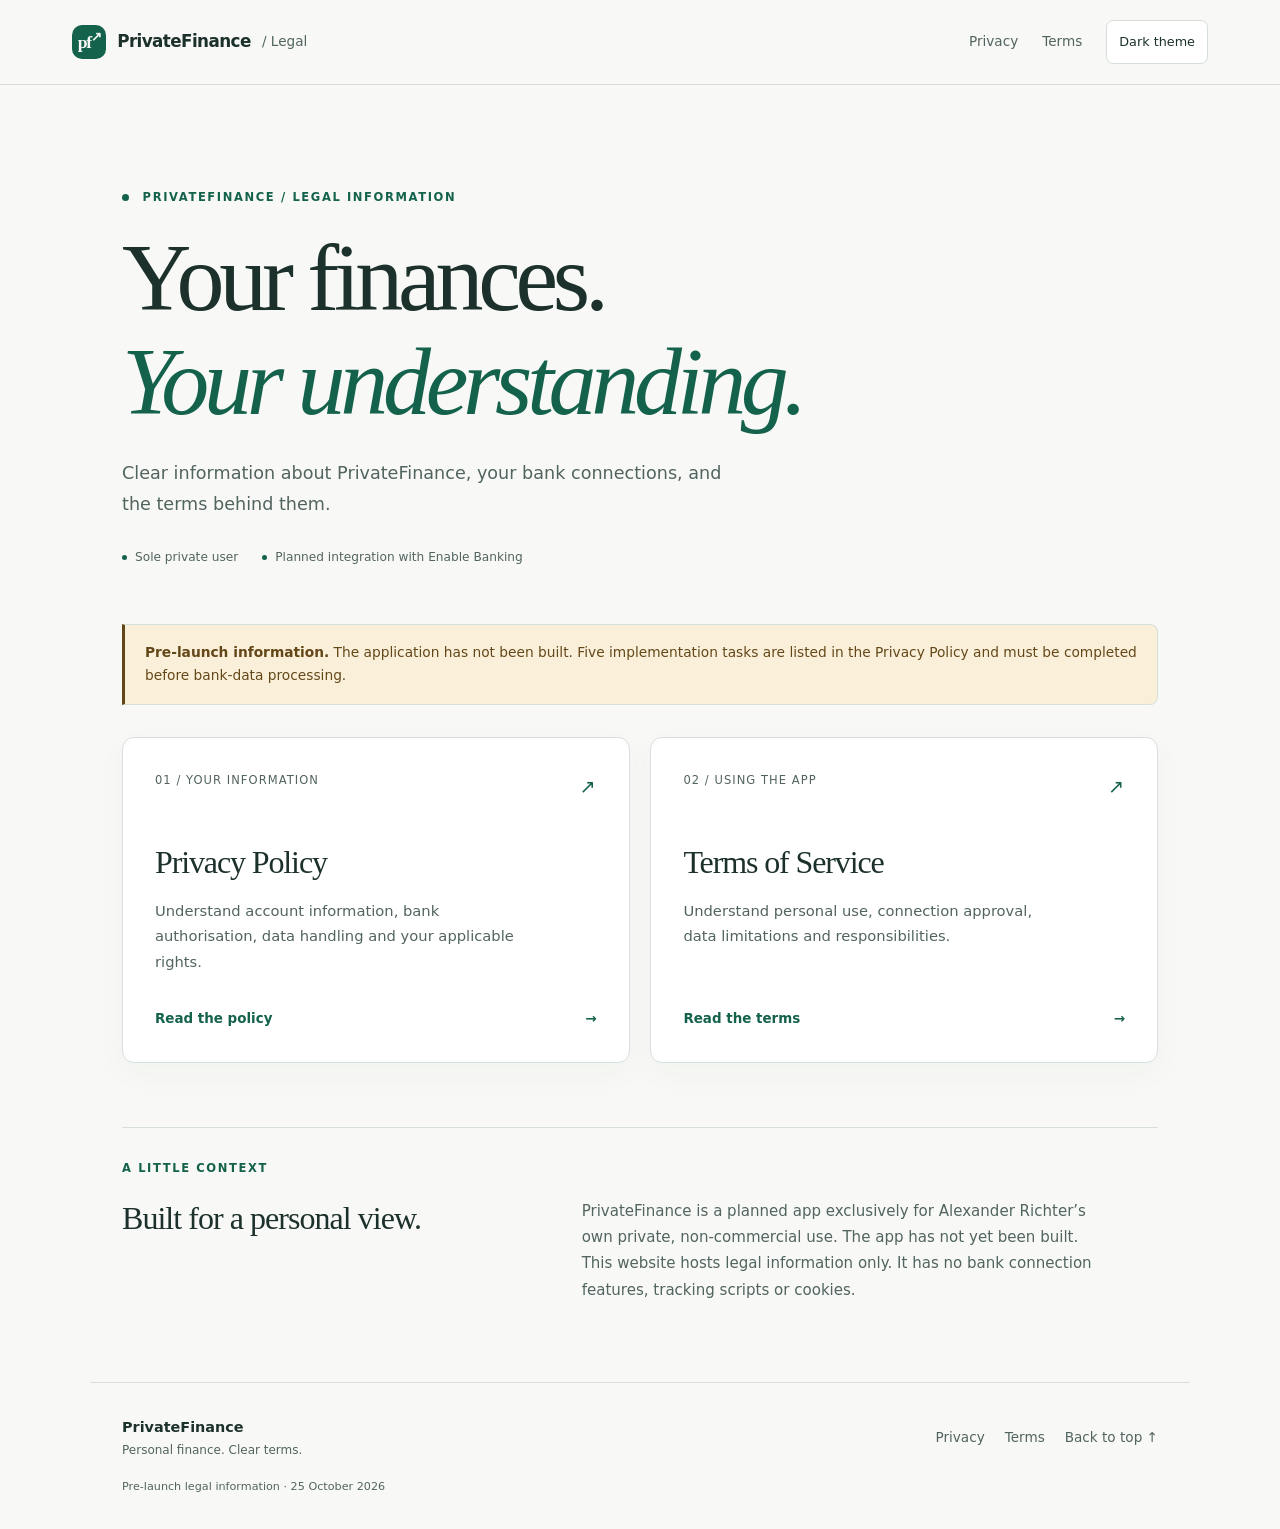
==== index.html @ ac0a0c04 "Publish approved PrivateFinance pre-launch legal website" ====
<!doctype html>
<html lang="en" data-status="approved-prelaunch">
<head>
  <meta charset="utf-8">
  <meta name="viewport" content="width=device-width, initial-scale=1">
  <meta name="description" content="Privacy Policy and Terms of Service for PrivateFinance, a personal finance application.">
  <meta name="color-scheme" content="light dark">
  <meta name="referrer" content="no-referrer">
  <meta http-equiv="Content-Security-Policy" content="default-src 'none'; style-src 'self'; script-src 'self'; img-src 'self'; connect-src 'none'; base-uri 'none'; form-action 'none'">
  <title>Legal information · PrivateFinance</title>
  <link rel="stylesheet" href="./assets/style.css">
  <script src="./assets/theme.js" defer></script>
</head>
<body>
<a class="skip" href="#main">Skip to content</a>
<header class="header"><div class="header-inner"><a class="brand" href="./"><span class="brand-icon" aria-hidden="true">pf<span>↗</span></span>PrivateFinance<span class="brand-caption"> / Legal</span></a><nav aria-label="Main navigation"><a href="./privacy/">Privacy</a><a href="./terms/">Terms</a><button id="theme" type="button" hidden aria-label="Switch to dark theme">Dark theme</button></nav></div></header>
<main id="main"><div class="home-hero" id="top"><p class="eyebrow"><span class="tiny-dot"></span> PrivateFinance / Legal information</p><h1>Your finances.<br><em>Your understanding.</em></h1><p class="lead">Clear information about PrivateFinance, your bank connections, and the terms behind them.</p><div class="hero-detail"><span>Sole private user</span><span>Planned integration with Enable Banking</span></div></div><div class="review-note" role="note"><strong>Pre-launch information.</strong> The application has not been built. Five implementation tasks are listed in the Privacy Policy and must be completed before bank-data processing.</div><div class="document-cards"><a class="document-card" href="privacy/"><span class="card-top">01 / Your information <span aria-hidden="true">↗</span></span><h2>Privacy Policy</h2><p>Understand account information, bank authorisation, data handling and your applicable rights.</p><span class="card-link">Read the policy <span aria-hidden="true">→</span></span></a><a class="document-card" href="terms/"><span class="card-top">02 / Using the app <span aria-hidden="true">↗</span></span><h2>Terms of Service</h2><p>Understand personal use, connection approval, data limitations and responsibilities.</p><span class="card-link">Read the terms <span aria-hidden="true">→</span></span></a></div><div class="scope-note"><p class="eyebrow">A little context</p><h2>Built for a personal view.</h2><p>PrivateFinance is a planned app exclusively for Alexander Richter’s own private, non-commercial use. The app has not yet been built. This website hosts legal information only. It has no bank connection features, tracking scripts or cookies.</p></div></main>
<footer><div><a class="footer-brand" href="./">PrivateFinance</a><span>Personal finance. Clear terms.</span></div><nav aria-label="Footer navigation"><a href="./privacy/">Privacy</a><a href="./terms/">Terms</a><a href="#top">Back to top ↑</a></nav><p>Pre-launch legal information · 25 October 2026</p></footer>
</body>
</html>
---- assets/style.css ----
:root{color-scheme:light dark;--bg:#f8f9f6;--surface:#fff;--text:#1c302c;--muted:#52645f;--line:#d6dfd9;--accent:#14624c;--soft:#eaf2ed;--notice:#faf0d9;--notice-text:#644719;--shadow:0 10px 30px #1c302c08;--serif:Georgia,'Times New Roman',serif;--sans:ui-sans-serif,system-ui,-apple-system,BlinkMacSystemFont,'Segoe UI',sans-serif}
@media(prefers-color-scheme:dark){:root:not([data-theme=light]){--bg:#101c19;--surface:#162722;--text:#edf2ec;--muted:#b0c1b7;--line:#364b41;--accent:#9bd9b7;--soft:#203b30;--notice:#302a1c;--notice-text:#ead5a4;--shadow:none}}
:root[data-theme=dark]{--bg:#101c19;--surface:#162722;--text:#edf2ec;--muted:#b0c1b7;--line:#364b41;--accent:#9bd9b7;--soft:#203b30;--notice:#302a1c;--notice-text:#ead5a4;--shadow:none;color-scheme:dark}
:root[data-theme=light]{color-scheme:light}
*{box-sizing:border-box}html{scroll-padding-top:2rem}body{margin:0;background:var(--bg);color:var(--text);font:1rem/1.75 var(--sans);-webkit-font-smoothing:antialiased}a{color:var(--accent);text-underline-offset:.2em}a:hover{text-decoration-thickness:2px}a,button{-webkit-tap-highlight-color:transparent}button{font:inherit}a:focus-visible,button:focus-visible{outline:3px solid var(--accent);outline-offset:5px;border-radius:3px}::selection{background:var(--accent);color:var(--bg)}[hidden]{display:none!important}.skip{position:absolute;top:0;left:1rem;transform:translateY(-150%);padding:.6rem 1rem;background:var(--surface);z-index:10}.skip:focus{transform:translateY(0)}.header{border-bottom:1px solid var(--line);background:var(--bg)}.header-inner{max-width:1200px;padding:1.25rem 2rem;margin:auto;display:flex;align-items:center;justify-content:space-between;gap:1rem}.brand{display:inline-flex;align-items:center;gap:.7rem;color:var(--text);text-decoration:none;font-size:1.05rem;font-weight:650;letter-spacing:-.035em;white-space:nowrap}.brand-icon{display:inline-flex;align-items:center;justify-content:center;width:34px;height:34px;background:var(--accent);color:var(--bg);border-radius:10px;font-family:var(--serif);font-size:1.1rem;letter-spacing:-.08em}.brand-icon span{font-size:.8rem;align-self:flex-start;margin-top:1px}.brand-caption{font-weight:400;color:var(--muted);font-size:.85rem;letter-spacing:0}.header nav,footer nav{display:flex;align-items:center;gap:1.5rem}.header nav a,footer nav a{font-size:.85rem;text-decoration:none;color:var(--muted);padding:.4rem 0;min-height:44px;display:inline-flex;align-items:center}.header nav a[aria-current=page]{color:var(--accent);box-shadow:inset 0 -2px var(--accent)}#theme{border:1px solid var(--line);border-radius:7px;padding:.35rem .75rem;color:var(--text);background:var(--surface);cursor:pointer;min-height:44px;font-size:.8rem}main{max-width:1100px;margin:auto;padding:0 2rem}.eyebrow{font-size:.72rem;line-height:1.5;text-transform:uppercase;letter-spacing:.14em;font-weight:650;color:var(--accent);margin:0 0 1.25rem}.tiny-dot{display:inline-block;width:7px;height:7px;background:var(--accent);border-radius:50%;margin-right:.5rem;vertical-align:middle}h1,h2,p{margin-top:0}h1{font-family:var(--serif);font-weight:400;letter-spacing:-.055em;line-height:1.08;font-size:clamp(2.7rem,6vw,5rem);margin-bottom:1.5rem}h1 em{font-weight:400;color:var(--accent)}.lead{font-size:1.1rem;max-width:600px;color:var(--muted);line-height:1.8;margin-bottom:1.6rem}.home-hero{padding:6.5rem 0 3.5rem}.home-hero h1{font-size:clamp(2.5rem,7.5vw,6rem)}.hero-detail{display:flex;flex-wrap:wrap;gap:.7rem 1.5rem;font-size:.76rem;color:var(--muted)}.hero-detail span{display:flex;align-items:center;gap:.5rem}.hero-detail span:before{content:'';width:5px;height:5px;border-radius:50%;background:var(--accent)}.review-note{border:1px solid var(--line);border-left:3px solid var(--notice-text);background:var(--notice);color:var(--notice-text);padding:1rem 1.25rem;border-radius:0 8px 8px 0;font-size:.86rem;line-height:1.7}.review-note strong{font-weight:650}.document-cards{display:grid;grid-template-columns:1fr 1fr;gap:1.3rem;margin:2rem 0 4rem}.document-card{display:flex;flex-direction:column;padding:2rem;border:1px solid var(--line);border-radius:12px;background:var(--surface);box-shadow:var(--shadow);color:var(--text);text-decoration:none}.document-card:hover{border-color:var(--accent)}.card-top{display:flex;justify-content:space-between;font-size:.72rem;color:var(--muted);text-transform:uppercase;letter-spacing:.09em;margin-bottom:2.5rem}.card-top>span{font-size:1.2rem;color:var(--accent)}.document-card h2{font:400 2rem/1.2 var(--serif);letter-spacing:-.035em;margin-bottom:1rem}.document-card p{font-size:.92rem;color:var(--muted);max-width:360px;margin-bottom:2rem}.card-link{margin-top:auto;display:flex;justify-content:space-between;color:var(--accent);font-size:.84rem;font-weight:600}.scope-note{display:grid;grid-template-columns:1fr 1.4fr;gap:0 3rem;padding:2rem 0 4rem;border-top:1px solid var(--line)}.scope-note .eyebrow{grid-column:1/-1}.scope-note h2{font:400 2rem/1.25 var(--serif);letter-spacing:-.03em}.scope-note>p:last-child{color:var(--muted);font-size:.94rem;max-width:520px}.page-heading{padding:5rem 0 2.5rem}.document-meta{display:flex;flex-wrap:wrap;gap:.5rem 1.5rem;font-size:.73rem;color:var(--muted)}.status-dot{color:var(--notice-text)}.status-dot:before{content:'';display:inline-block;width:6px;height:6px;background:var(--notice-text);border-radius:50%;margin-right:.5rem}.document-layout{display:grid;grid-template-columns:225px minmax(0,1fr);gap:4rem;margin:3rem 0 5rem}.document-layout aside nav{position:sticky;top:2rem}.document-layout aside .eyebrow{margin-bottom:1rem}.document-layout aside a{display:flex;gap:.75rem;font-size:.76rem;line-height:1.55;text-decoration:none;color:var(--muted);padding:.5rem 0}.document-layout aside a:hover{color:var(--accent)}.document-layout aside a span{font-size:.67rem;color:var(--accent);padding-top:.12rem}article section{position:relative;border-top:1px solid var(--line);padding:1.8rem 0 .8rem;scroll-margin-top:2rem}article section:first-child{border-top:0;padding-top:0}article h2{font:400 1.8rem/1.3 var(--serif);letter-spacing:-.03em;margin:0 0 1.2rem;padding-right:1.7rem}.section-number{position:absolute;right:0;top:2.2rem;color:var(--muted);font-size:.65rem}article section:first-child .section-number{top:.3rem}article p,article li{font-size:.94rem;color:var(--muted);overflow-wrap:anywhere}article p{margin-bottom:1.2rem}article ul{padding-left:1.3rem;margin:0 0 1.3rem}article li{padding-left:.25rem;margin:.5rem 0}.todo{background:var(--notice);color:var(--notice-text);padding:1rem 1.1rem;border-radius:7px;font-size:.85rem;line-height:1.8}.end-note{display:flex;flex-wrap:wrap;justify-content:space-between;gap:.5rem;border-top:1px solid var(--line);padding-top:1.5rem;margin-top:1rem;font-size:.85rem;color:var(--muted)}footer{max-width:1100px;margin:auto;padding:2rem;border-top:1px solid var(--line);display:flex;flex-wrap:wrap;align-items:center;justify-content:space-between;gap:1rem}footer>div{display:flex;flex-direction:column}.footer-brand{font-size:.9rem;font-weight:650;color:var(--text);text-decoration:none}footer>div span{font-size:.75rem;color:var(--muted)}footer>p{flex-basis:100%;font-size:.7rem;color:var(--muted);margin:0}footer nav{gap:1.25rem}
@media(max-width:800px){.document-layout{grid-template-columns:180px minmax(0,1fr);gap:2rem}.brand-caption{display:none}.header-inner{padding:1rem 1.5rem}.header nav{gap:1rem}}
@media(max-width:640px){main{padding:0 1.25rem}.header-inner{padding:.9rem 1.25rem;flex-wrap:wrap;gap:.6rem}.header nav{justify-content:space-between;flex:1 1 100%;gap:1rem}.header nav a{font-size:.8rem}.home-hero{padding:3.5rem 0 2rem}.page-heading{padding:3rem 0 2rem}.lead{font-size:1rem}.document-cards{grid-template-columns:1fr;gap:1rem;margin:1.5rem 0 2.5rem}.document-card{padding:1.5rem}.card-top{margin-bottom:1.5rem}.scope-note{display:block;padding-bottom:2rem}.scope-note h2{font-size:1.8rem}.document-layout{display:block;margin:2rem 0 3rem}.document-layout aside{padding-bottom:1.5rem;margin-bottom:2rem;border-bottom:1px solid var(--line)}.document-layout aside nav{position:static}.document-layout aside a{font-size:.82rem;min-height:44px;align-items:center}.document-layout aside a span{padding:0}article h2{font-size:1.6rem}.document-meta{gap:.4rem 1rem}footer{padding:1.5rem 1.25rem}footer nav{flex-wrap:wrap;gap:1rem}}
@media print{.header,aside,.skip,#theme,footer nav{display:none!important}:root{--bg:#fff;--surface:#fff;--text:#000;--muted:#333;--line:#aaa;--accent:#000;--notice:#fff;--notice-text:#000}main{max-width:none;padding:0}.page-heading{padding:1rem 0}.document-layout{display:block;margin:1rem 0}a{color:#000}h2{break-after:avoid}p,li{orphans:3;widows:3}.todo,.review-note{border:1px solid #777}}
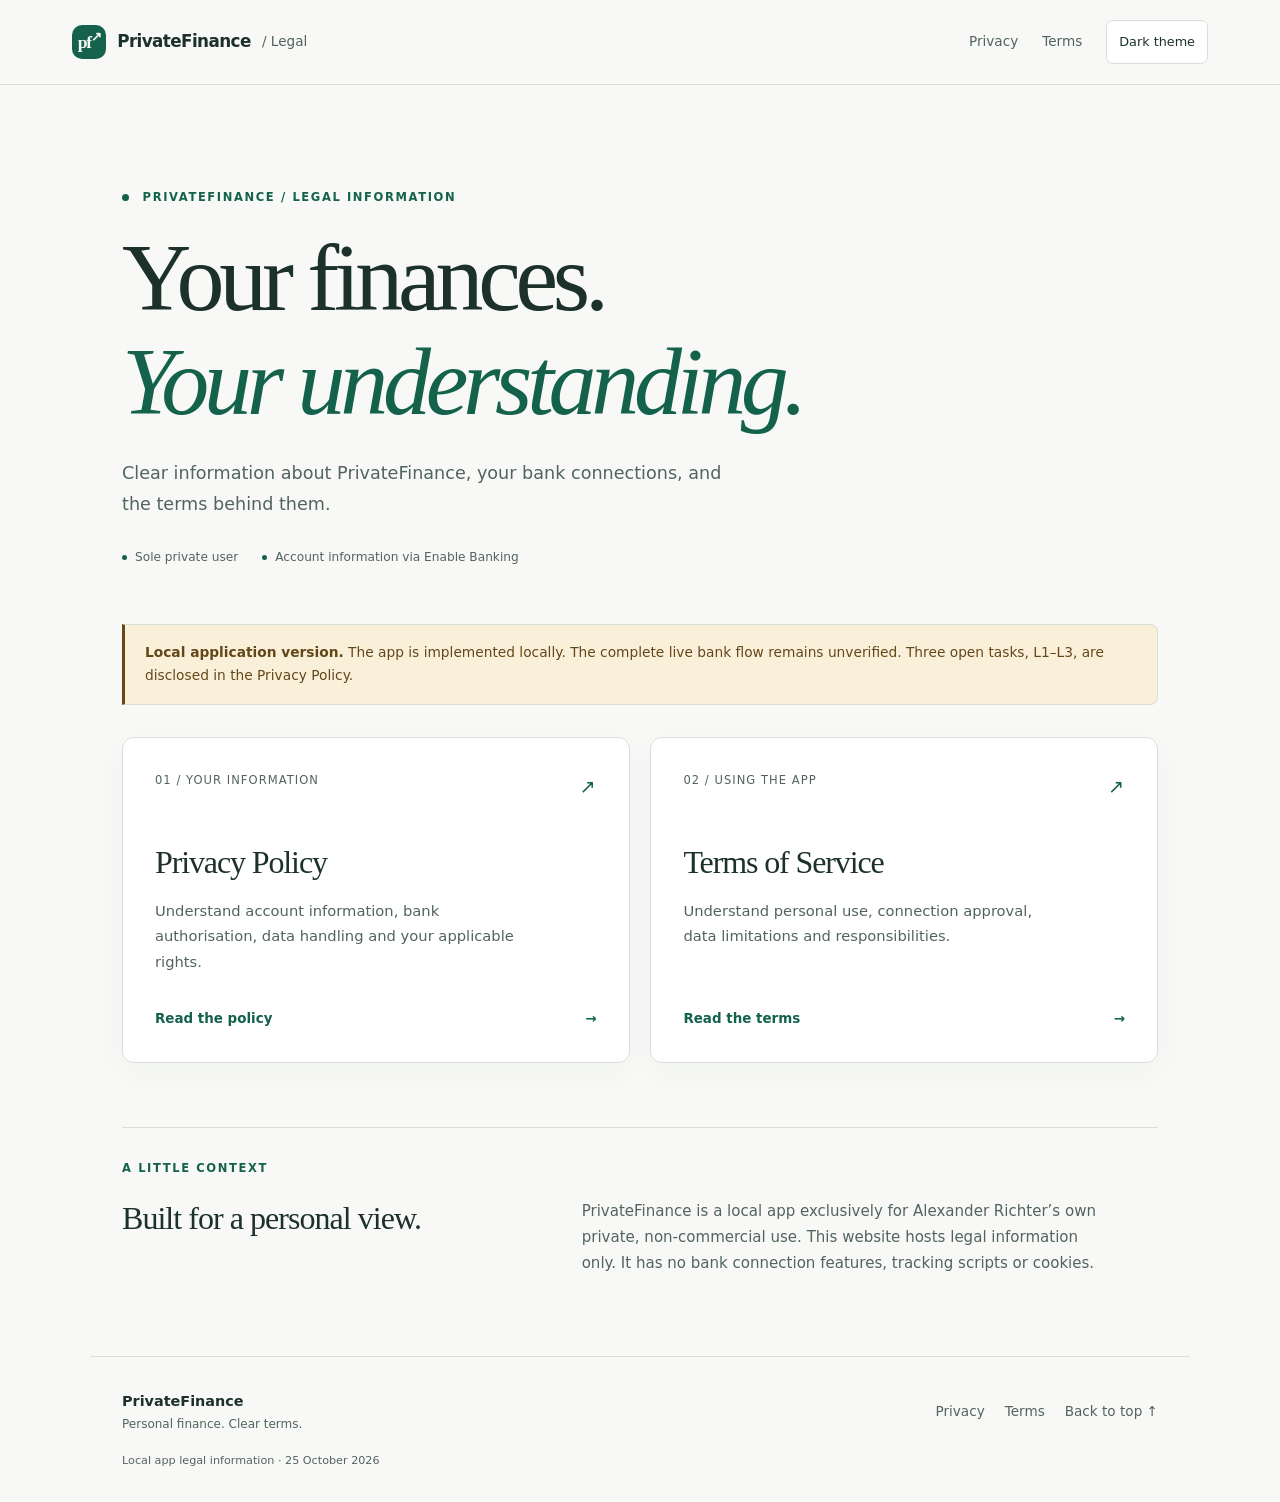
==== commit 81a265ce: "Publish approved legal policies for the local application" ====
--- a/index.html
+++ b/index.html
@@ -1,5 +1,5 @@
 <!doctype html>
-<html lang="en" data-status="approved-prelaunch">
+<html lang="en" data-status="approved-local-app">
 <head>
   <meta charset="utf-8">
   <meta name="viewport" content="width=device-width, initial-scale=1">
@@ -14,7 +14,7 @@
 <body>
 <a class="skip" href="#main">Skip to content</a>
 <header class="header"><div class="header-inner"><a class="brand" href="./"><span class="brand-icon" aria-hidden="true">pf<span>↗</span></span>PrivateFinance<span class="brand-caption"> / Legal</span></a><nav aria-label="Main navigation"><a href="./privacy/">Privacy</a><a href="./terms/">Terms</a><button id="theme" type="button" hidden aria-label="Switch to dark theme">Dark theme</button></nav></div></header>
-<main id="main"><div class="home-hero" id="top"><p class="eyebrow"><span class="tiny-dot"></span> PrivateFinance / Legal information</p><h1>Your finances.<br><em>Your understanding.</em></h1><p class="lead">Clear information about PrivateFinance, your bank connections, and the terms behind them.</p><div class="hero-detail"><span>Sole private user</span><span>Planned integration with Enable Banking</span></div></div><div class="review-note" role="note"><strong>Pre-launch information.</strong> The application has not been built. Five implementation tasks are listed in the Privacy Policy and must be completed before bank-data processing.</div><div class="document-cards"><a class="document-card" href="privacy/"><span class="card-top">01 / Your information <span aria-hidden="true">↗</span></span><h2>Privacy Policy</h2><p>Understand account information, bank authorisation, data handling and your applicable rights.</p><span class="card-link">Read the policy <span aria-hidden="true">→</span></span></a><a class="document-card" href="terms/"><span class="card-top">02 / Using the app <span aria-hidden="true">↗</span></span><h2>Terms of Service</h2><p>Understand personal use, connection approval, data limitations and responsibilities.</p><span class="card-link">Read the terms <span aria-hidden="true">→</span></span></a></div><div class="scope-note"><p class="eyebrow">A little context</p><h2>Built for a personal view.</h2><p>PrivateFinance is a planned app exclusively for Alexander Richter’s own private, non-commercial use. The app has not yet been built. This website hosts legal information only. It has no bank connection features, tracking scripts or cookies.</p></div></main>
-<footer><div><a class="footer-brand" href="./">PrivateFinance</a><span>Personal finance. Clear terms.</span></div><nav aria-label="Footer navigation"><a href="./privacy/">Privacy</a><a href="./terms/">Terms</a><a href="#top">Back to top ↑</a></nav><p>Pre-launch legal information · 25 October 2026</p></footer>
+<main id="main"><div class="home-hero" id="top"><p class="eyebrow"><span class="tiny-dot"></span> PrivateFinance / Legal information</p><h1>Your finances.<br><em>Your understanding.</em></h1><p class="lead">Clear information about PrivateFinance, your bank connections, and the terms behind them.</p><div class="hero-detail"><span>Sole private user</span><span>Account information via Enable Banking</span></div></div><div class="review-note" role="note"><strong>Local application version.</strong> The app is implemented locally. The complete live bank flow remains unverified. Three open tasks, L1–L3, are disclosed in the Privacy Policy.</div><div class="document-cards"><a class="document-card" href="privacy/"><span class="card-top">01 / Your information <span aria-hidden="true">↗</span></span><h2>Privacy Policy</h2><p>Understand account information, bank authorisation, data handling and your applicable rights.</p><span class="card-link">Read the policy <span aria-hidden="true">→</span></span></a><a class="document-card" href="terms/"><span class="card-top">02 / Using the app <span aria-hidden="true">↗</span></span><h2>Terms of Service</h2><p>Understand personal use, connection approval, data limitations and responsibilities.</p><span class="card-link">Read the terms <span aria-hidden="true">→</span></span></a></div><div class="scope-note"><p class="eyebrow">A little context</p><h2>Built for a personal view.</h2><p>PrivateFinance is a local app exclusively for Alexander Richter’s own private, non-commercial use. This website hosts legal information only. It has no bank connection features, tracking scripts or cookies.</p></div></main>
+<footer><div><a class="footer-brand" href="./">PrivateFinance</a><span>Personal finance. Clear terms.</span></div><nav aria-label="Footer navigation"><a href="./privacy/">Privacy</a><a href="./terms/">Terms</a><a href="#top">Back to top ↑</a></nav><p>Local app legal information · 25 October 2026</p></footer>
 </body>
 </html>
